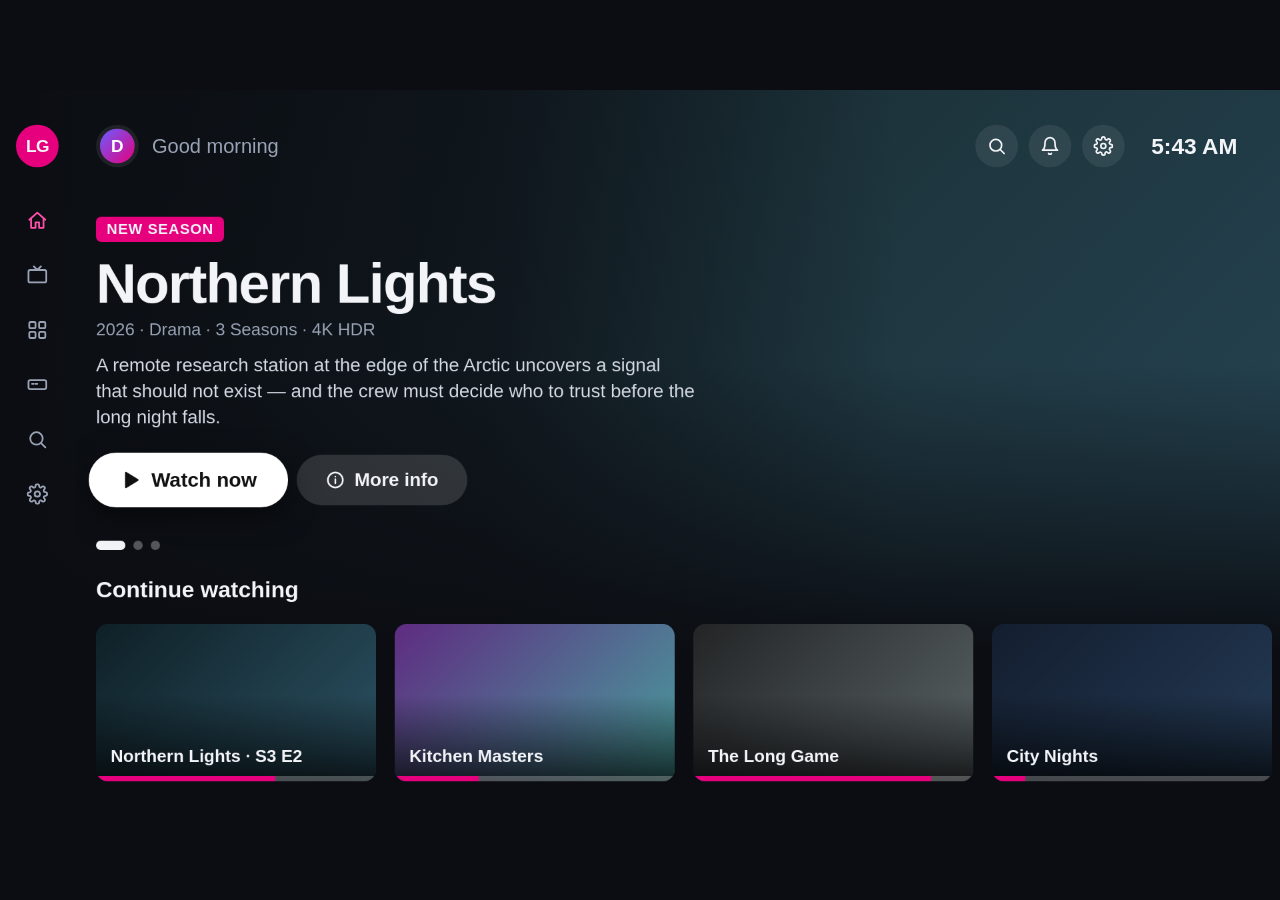
==== index.html @ 505c13e1 "Add webOS TV home screen layout Remote-driven 1920x1080 home layout for LG webOS: collapsible left r" ====
<!DOCTYPE html>
<html lang="en">
<head>
  <meta charset="utf-8">
  <meta name="viewport" content="width=1920, height=1080">
  <title>LG Project Home</title>
  <link rel="stylesheet" href="css/styles.css">
</head>
<body>
  <!-- Fixed 1920x1080 stage; scaled to fit the window by js/app.js -->
  <div id="stage">
    <div id="backdrop" class="backdrop"></div>

    <!-- Left navigation rail: collapsed to icons, expands while focused -->
    <nav id="rail" class="rail" aria-label="Main">
      <div class="rail__brand">
        <span class="rail__logo">LG</span>
        <span class="rail__label">Project</span>
      </div>
      <ul id="rail-items" class="rail__items"></ul>
    </nav>

    <!-- Top status bar -->
    <header class="topbar">
      <div class="topbar__greeting">
        <span id="greeting">Good evening</span>
        <span class="topbar__profile focusable" tabindex="-1" data-action="profile">
          <span class="avatar">D</span>
        </span>
      </div>
      <div class="topbar__right">
        <span class="topbar__btn focusable" tabindex="-1" data-action="search" data-icon="search"></span>
        <span class="topbar__btn focusable" tabindex="-1" data-action="notifications" data-icon="bell"></span>
        <span class="topbar__btn focusable" tabindex="-1" data-action="settings" data-icon="settings"></span>
        <time id="clock" class="topbar__clock">--:--</time>
      </div>
    </header>

    <main id="viewport" class="viewport" data-nav-clip>
      <div id="scroller" class="scroller">
        <!-- Hero / featured carousel -->
        <section class="hero" id="hero">
          <div class="hero__content">
            <span id="hero-tag" class="hero__tag"></span>
            <h1 id="hero-title" class="hero__title"></h1>
            <p id="hero-meta" class="hero__meta"></p>
            <p id="hero-desc" class="hero__desc"></p>
            <div class="hero__actions">
              <span class="btn btn--primary focusable" tabindex="-1" data-action="hero-play">
                <i data-icon="play"></i> Watch now
              </span>
              <span class="btn focusable" tabindex="-1" data-action="hero-info">
                <i data-icon="info"></i> More info
              </span>
            </div>
          </div>
          <div id="hero-dots" class="hero__dots"></div>
        </section>

        <!-- Content rows are rendered here -->
        <div id="rows"></div>
      </div>
    </main>

    <!-- Details modal -->
    <div id="modal" class="modal" hidden>
      <div class="modal__panel">
        <div id="modal-art" class="modal__art"></div>
        <div class="modal__body">
          <span id="modal-tag" class="hero__tag"></span>
          <h2 id="modal-title" class="modal__title"></h2>
          <p id="modal-meta" class="hero__meta"></p>
          <p id="modal-desc" class="modal__desc"></p>
          <div class="hero__actions">
            <span class="btn btn--primary focusable" tabindex="-1" data-action="modal-play">
              <i data-icon="play"></i> Play
            </span>
            <span class="btn focusable" tabindex="-1" data-action="modal-close">
              <i data-icon="back"></i> Back
            </span>
          </div>
        </div>
      </div>
    </div>

    <!-- Exit confirmation -->
    <div id="exit-dialog" class="modal" hidden>
      <div class="dialog">
        <h2>Exit the app?</h2>
        <div class="hero__actions">
          <span class="btn focusable" tabindex="-1" data-action="exit-cancel">Stay</span>
          <span class="btn btn--primary focusable" tabindex="-1" data-action="exit-confirm">Exit</span>
        </div>
      </div>
    </div>

    <div id="toast" class="toast" role="status"></div>
  </div>

  <script src="js/icons.js"></script>
  <script src="js/data.js"></script>
  <script src="js/navigation.js"></script>
  <script src="js/app.js"></script>
</body>
</html>
---- css/styles.css ----
/* ==========================================================================
   LG Project Home — webOS TV layout (1920x1080)
   Safe area: 64px horizontal / 48px vertical overscan margins.
   ========================================================================== */

:root {
  --bg: #0b0d12;
  --surface: #161a23;
  --surface-2: #1f2430;
  --text: #f2f4f8;
  --text-dim: #9aa3b5;
  --accent: #e6007e;          /* LG magenta */
  --accent-2: #ff4fa7;
  --focus: #ffffff;
  --rail-collapsed: 112px;
  --rail-expanded: 340px;
  --safe-x: 64px;
  --safe-y: 48px;
  --radius: 18px;
  --ease: cubic-bezier(.2, .8, .2, 1);
}

* { box-sizing: border-box; }

html, body {
  margin: 0;
  width: 100%;
  height: 100%;
  overflow: hidden;
  background: var(--bg);
  color: var(--text);
  font-family: "LG Smart UI", "Museo Sans", "Segoe UI", Roboto, Helvetica, Arial, sans-serif;
  -webkit-font-smoothing: antialiased;
  cursor: default;
}

#stage {
  position: absolute;
  top: 0;
  left: 0;
  width: 1920px;
  height: 1080px;
  overflow: hidden;
  transform-origin: 0 0;
  background: var(--bg);
}

svg { width: 1em; height: 1em; fill: none; stroke: currentColor; stroke-width: 2; stroke-linecap: round; stroke-linejoin: round; }

/* Ambient backdrop tinted from the featured item */
.backdrop {
  position: absolute;
  inset: 0;
  background: var(--hero-bg, linear-gradient(120deg, #2b1055, #7597de));
  transition: background .8s var(--ease), opacity .8s var(--ease);
}
.backdrop::after {
  content: "";
  position: absolute;
  inset: 0;
  background:
    linear-gradient(90deg, rgba(11,13,18,.96) 0%, rgba(11,13,18,.75) 38%, rgba(11,13,18,.15) 70%),
    linear-gradient(0deg, var(--bg) 22%, rgba(11,13,18,0) 62%);
}

/* ---------- Focus treatment (shared) ---------- */
.focusable { outline: none; transition: transform .2s var(--ease), box-shadow .2s var(--ease), background .2s var(--ease); }
.focusable.is-focused { z-index: 5; }

/* ---------- Left rail ---------- */
.rail {
  position: absolute;
  z-index: 20;
  top: 0;
  left: 0;
  bottom: 0;
  width: var(--rail-collapsed);
  padding: var(--safe-y) 20px;
  background: linear-gradient(90deg, rgba(11,13,18,.92), rgba(11,13,18,0));
  transition: width .25s var(--ease), background .25s var(--ease);
  overflow: hidden;
}
.rail.is-open {
  width: var(--rail-expanded);
  background: linear-gradient(90deg, rgba(11,13,18,.98) 70%, rgba(11,13,18,.6));
  box-shadow: 30px 0 60px rgba(0,0,0,.5);
}
.rail__brand { display: flex; align-items: center; gap: 16px; height: 72px; margin-bottom: 40px; padding-left: 4px; }
.rail__logo {
  flex: none;
  display: grid;
  place-items: center;
  width: 64px;
  height: 64px;
  border-radius: 50%;
  background: var(--accent);
  font-weight: 800;
  font-size: 26px;
  letter-spacing: -1px;
}
.rail__label, .rail__item span {
  font-size: 28px;
  white-space: nowrap;
  opacity: 0;
  transition: opacity .2s var(--ease);
}
.rail.is-open .rail__label, .rail.is-open .rail__item span { opacity: 1; }
.rail__label { font-weight: 700; }
.rail__items { list-style: none; margin: 0; padding: 0; display: flex; flex-direction: column; gap: 10px; }
.rail__item {
  display: flex;
  align-items: center;
  gap: 24px;
  height: 72px;
  padding: 0 20px;
  border-radius: 36px;
  color: var(--text-dim);
}
.rail__item svg { flex: none; font-size: 32px; }
.rail__item.is-active { color: var(--text); }
.rail__item.is-active svg { color: var(--accent-2); }
.rail__item.is-focused { background: var(--focus); color: #111; }
.rail__item.is-focused svg { color: #111; }

/* ---------- Top bar ---------- */
.topbar {
  position: absolute;
  z-index: 10;
  top: var(--safe-y);
  left: calc(var(--rail-collapsed) + 32px);
  right: var(--safe-x);
  height: 72px;
  display: flex;
  align-items: center;
  justify-content: space-between;
}
/* Scrim behind the top bar once rows scroll underneath it */
.topbar::before {
  content: "";
  position: absolute;
  z-index: -1;
  top: calc(-1 * var(--safe-y));
  left: -32px;
  right: calc(-1 * var(--safe-x));
  height: 200px;
  background: linear-gradient(180deg, var(--bg) 55%, rgba(11,13,18,0));
  opacity: 0;
  transition: opacity .3s var(--ease);
}
.is-scrolled .topbar::before { opacity: 1; }
.topbar__greeting { display: flex; align-items: center; gap: 20px; font-size: 30px; color: var(--text-dim); }
.topbar__right { display: flex; align-items: center; gap: 16px; }
.topbar__btn, .topbar__profile {
  display: grid;
  place-items: center;
  width: 64px;
  height: 64px;
  border-radius: 50%;
  font-size: 30px;
  background: rgba(255,255,255,.08);
}
.topbar__profile { order: -1; }
.avatar {
  display: grid;
  place-items: center;
  width: 52px;
  height: 52px;
  border-radius: 50%;
  background: linear-gradient(135deg, #6a5cff, var(--accent));
  color: #fff;
  font-weight: 700;
  font-size: 26px;
}
.topbar__btn.is-focused, .topbar__profile.is-focused { background: var(--focus); color: #111; transform: scale(1.12); }
.topbar__clock { margin-left: 24px; font-size: 34px; font-weight: 600; font-variant-numeric: tabular-nums; }

/* ---------- Scrolling content ---------- */
.viewport {
  position: absolute;
  top: 0;
  left: var(--rail-collapsed);
  right: 0;
  bottom: 0;
  overflow: hidden;
}
.scroller { transition: transform .35s var(--ease); will-change: transform; }

/* ---------- Hero ---------- */
.hero {
  position: relative;
  height: 730px;
  padding: 190px var(--safe-x) 0 32px;
}
.hero__content { max-width: 900px; }
.hero__tag {
  display: inline-block;
  padding: 6px 16px;
  border-radius: 8px;
  background: var(--accent);
  font-size: 22px;
  font-weight: 700;
  letter-spacing: 1px;
  text-transform: uppercase;
}
.hero__title { margin: 20px 0 12px; font-size: 84px; line-height: 1; font-weight: 800; letter-spacing: -2px; }
.hero__meta { margin: 0 0 18px; font-size: 26px; color: var(--text-dim); }
.hero__desc {
  margin: 0 0 36px;
  font-size: 28px;
  line-height: 1.4;
  color: #d4d9e3;
  display: -webkit-box;
  -webkit-line-clamp: 3;
  -webkit-box-orient: vertical;
  overflow: hidden;
}
.hero__actions { display: flex; gap: 24px; }
.hero__dots { position: absolute; left: 32px; bottom: 40px; display: flex; gap: 12px; }
.hero__dots i { width: 14px; height: 14px; border-radius: 7px; background: rgba(255,255,255,.3); transition: width .3s var(--ease), background .3s; }
.hero__dots i.is-active { width: 44px; background: var(--text); }

.btn {
  display: inline-flex;
  align-items: center;
  gap: 14px;
  height: 76px;
  padding: 0 40px;
  border-radius: 38px;
  font-size: 28px;
  font-weight: 600;
  background: rgba(255,255,255,.14);
  border: 3px solid transparent;
}
.btn i { display: inline-flex; font-size: 30px; }
.btn--primary { background: rgba(230,0,126,.35); }
.btn.is-focused { background: var(--focus); color: #111; transform: scale(1.08); box-shadow: 0 12px 40px rgba(0,0,0,.5); }

/* ---------- Rows ---------- */
.row { padding: 0 0 48px 32px; }
.row__title { margin: 0 0 20px; font-size: 34px; font-weight: 700; }
.row__window { overflow: visible; }
.row__track { display: flex; gap: 28px; transition: transform .3s var(--ease); will-change: transform; padding: 12px 0; }

.card {
  position: relative;
  flex: none;
  border-radius: var(--radius);
  background: var(--surface);
  overflow: hidden;
}
.card.is-focused {
  transform: scale(1.1);
  box-shadow: 0 0 0 5px var(--focus), 0 20px 50px rgba(0,0,0,.6);
}

/* Poster (2:3) and landscape (16:9) content cards */
.card--poster { width: 240px; height: 360px; }
.card--wide { width: 420px; height: 236px; }
.card__art {
  position: absolute;
  inset: 0;
  display: flex;
  align-items: flex-end;
  padding: 22px;
  background: var(--art);
}
.card__art::after {
  content: "";
  position: absolute;
  inset: 0;
  background: linear-gradient(0deg, rgba(0,0,0,.75), rgba(0,0,0,0) 55%);
}
.card__title { position: relative; z-index: 1; font-size: 26px; font-weight: 700; line-height: 1.15; }
.card__progress { position: absolute; z-index: 1; left: 0; right: 0; bottom: 0; height: 8px; background: rgba(255,255,255,.25); }
.card__progress i { display: block; height: 100%; background: var(--accent); }

/* App tiles */
.card--app {
  width: 220px;
  height: 160px;
  display: flex;
  flex-direction: column;
  align-items: center;
  justify-content: center;
  gap: 14px;
  background: var(--art);
}
.card--app svg { font-size: 56px; }
.card--app .card__label { font-size: 24px; font-weight: 600; }

/* Input source tiles */
.card--input {
  width: 300px;
  height: 140px;
  display: flex;
  align-items: center;
  gap: 22px;
  padding: 0 28px;
  background: var(--surface-2);
}
.card--input svg { flex: none; font-size: 48px; color: var(--text-dim); }
.card--input .card__label { font-size: 28px; font-weight: 700; }
.card--input .card__sub { font-size: 20px; color: var(--text-dim); margin-top: 4px; }
.card--input .dot { position: absolute; top: 18px; right: 18px; width: 14px; height: 14px; border-radius: 50%; background: #3c4252; }
.card--input .dot.is-live { background: #2ecc71; box-shadow: 0 0 12px #2ecc71; }
.card--input.is-focused { background: var(--focus); color: #111; }
.card--input.is-focused svg, .card--input.is-focused .card__sub { color: #333; }

/* ---------- Modal / dialog ---------- */
.modal {
  position: absolute;
  z-index: 50;
  inset: 0;
  display: grid;
  place-items: center;
  background: rgba(5,6,10,.82);
  animation: fade .2s var(--ease);
}
.modal[hidden] { display: none; }
.modal__panel {
  display: grid;
  grid-template-columns: 560px 1fr;
  width: 1500px;
  height: 760px;
  border-radius: 28px;
  overflow: hidden;
  background: var(--surface);
  box-shadow: 0 40px 120px rgba(0,0,0,.7);
}
.modal__art { background: var(--art); }
.modal__body { padding: 72px 72px 0; }
.modal__title { margin: 20px 0 12px; font-size: 64px; line-height: 1.05; letter-spacing: -1px; }
.modal__desc { margin: 0 0 48px; font-size: 28px; line-height: 1.45; color: #d4d9e3; }
.dialog {
  padding: 64px 80px;
  border-radius: 28px;
  background: var(--surface);
  text-align: center;
}
.dialog h2 { margin: 0 0 40px; font-size: 48px; }

/* ---------- Toast ---------- */
.toast {
  position: absolute;
  z-index: 60;
  left: 50%;
  bottom: var(--safe-y);
  padding: 20px 40px;
  border-radius: 40px;
  background: rgba(31,36,48,.96);
  font-size: 28px;
  transform: translate(-50%, 160px);
  transition: transform .3s var(--ease);
}
.toast.is-visible { transform: translate(-50%, 0); }

@keyframes fade { from { opacity: 0; } to { opacity: 1; } }

/* Hide the system pointer feedback on non-focused items while using the D-pad */
body.dpad-mode { cursor: none; }
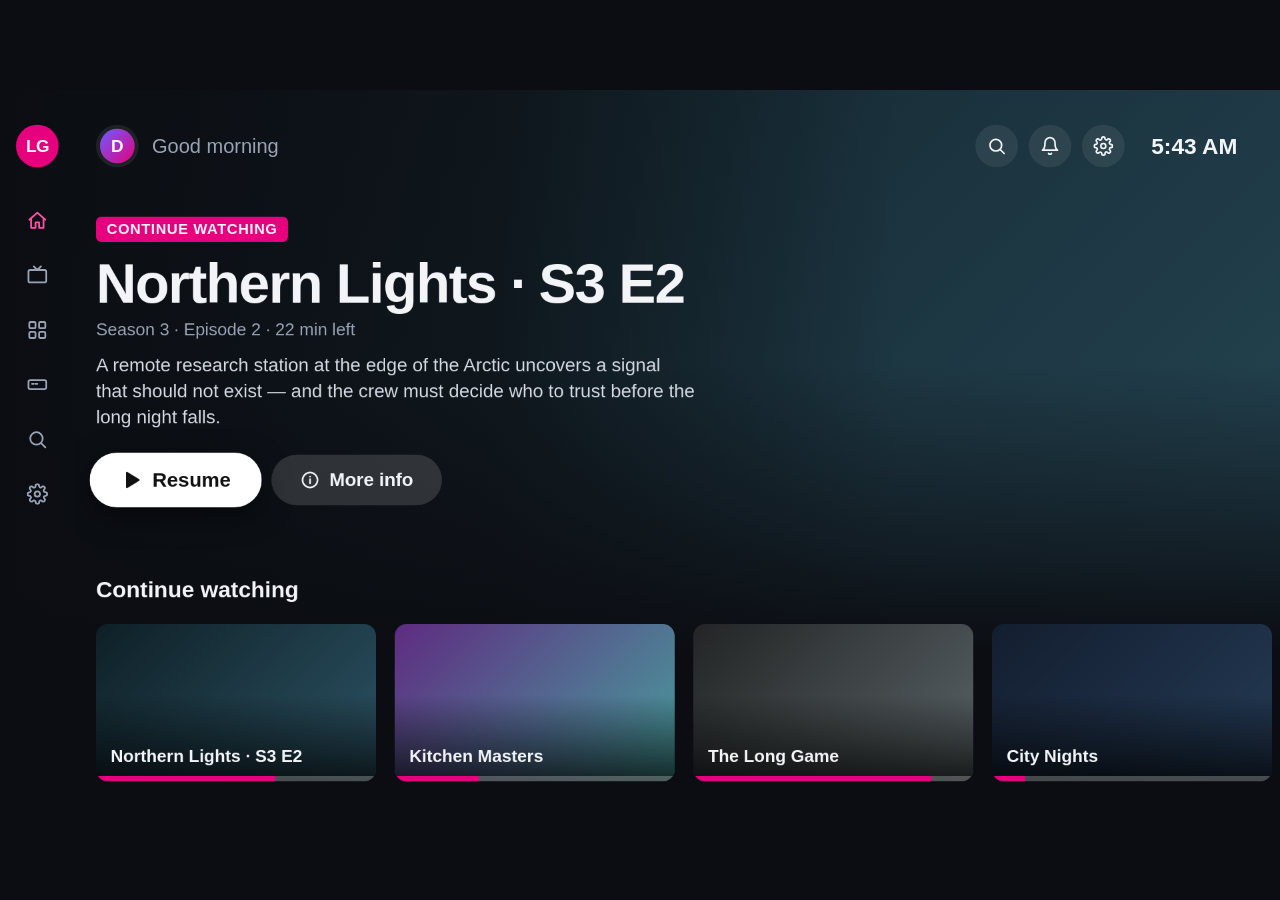
==== commit 5858b8ba: "Remove ads and promotions from the home screen Replace the promoted-title carousel with a Resume pan" ====
--- a/index.html
+++ b/index.html
@@ -38,7 +38,7 @@
 
     <main id="viewport" class="viewport" data-nav-clip>
       <div id="scroller" class="scroller">
-        <!-- Hero / featured carousel -->
+        <!-- Hero: resume the last thing watched (no promoted content) -->
         <section class="hero" id="hero">
           <div class="hero__content">
             <span id="hero-tag" class="hero__tag"></span>
@@ -47,14 +47,13 @@
             <p id="hero-desc" class="hero__desc"></p>
             <div class="hero__actions">
               <span class="btn btn--primary focusable" tabindex="-1" data-action="hero-play">
-                <i data-icon="play"></i> Watch now
+                <i data-icon="play"></i> Resume
               </span>
               <span class="btn focusable" tabindex="-1" data-action="hero-info">
                 <i data-icon="info"></i> More info
               </span>
             </div>
           </div>
-          <div id="hero-dots" class="hero__dots"></div>
         </section>
 
         <!-- Content rows are rendered here -->
--- a/css/styles.css
+++ b/css/styles.css
@@ -47,7 +47,7 @@
 
 svg { width: 1em; height: 1em; fill: none; stroke: currentColor; stroke-width: 2; stroke-linecap: round; stroke-linejoin: round; }
 
-/* Ambient backdrop tinted from the featured item */
+/* Ambient backdrop tinted from the item being resumed */
 .backdrop {
   position: absolute;
   inset: 0;
@@ -215,9 +215,6 @@
   overflow: hidden;
 }
 .hero__actions { display: flex; gap: 24px; }
-.hero__dots { position: absolute; left: 32px; bottom: 40px; display: flex; gap: 12px; }
-.hero__dots i { width: 14px; height: 14px; border-radius: 7px; background: rgba(255,255,255,.3); transition: width .3s var(--ease), background .3s; }
-.hero__dots i.is-active { width: 44px; background: var(--text); }
 
 .btn {
   display: inline-flex;
